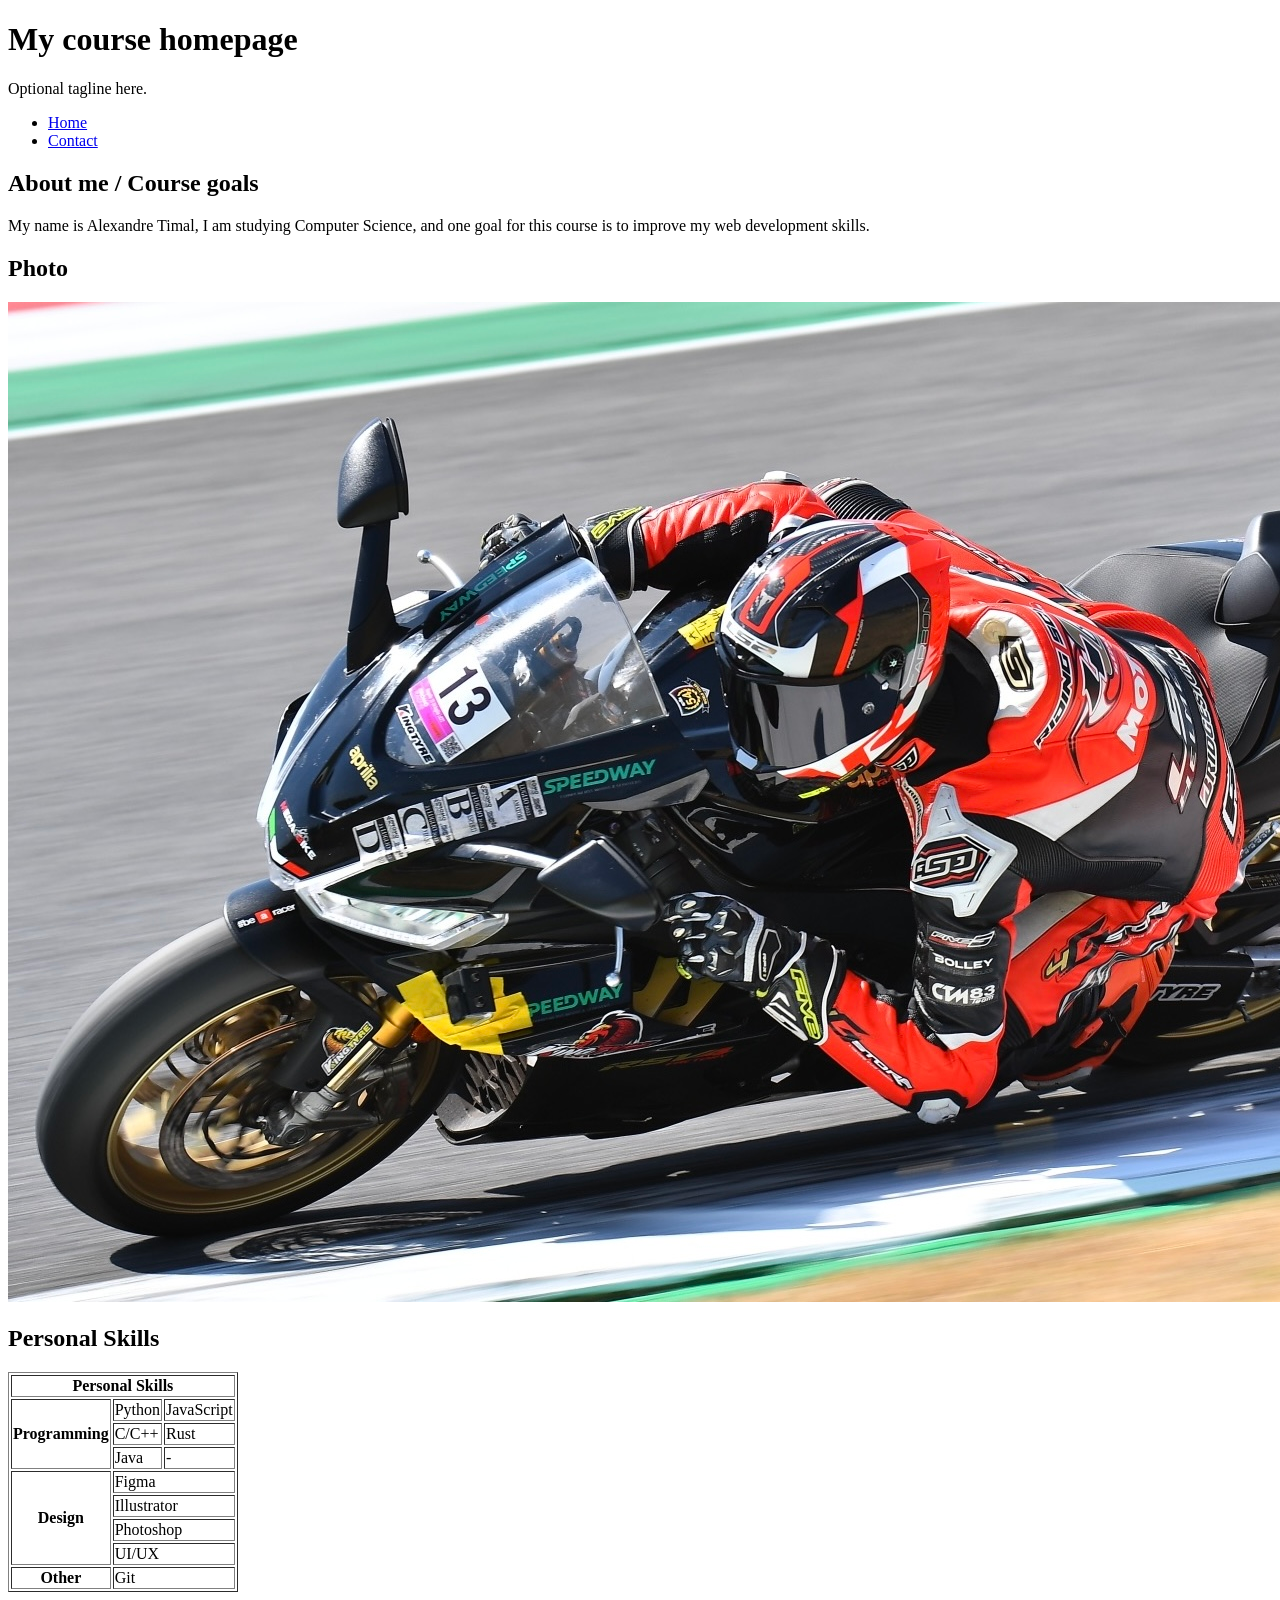
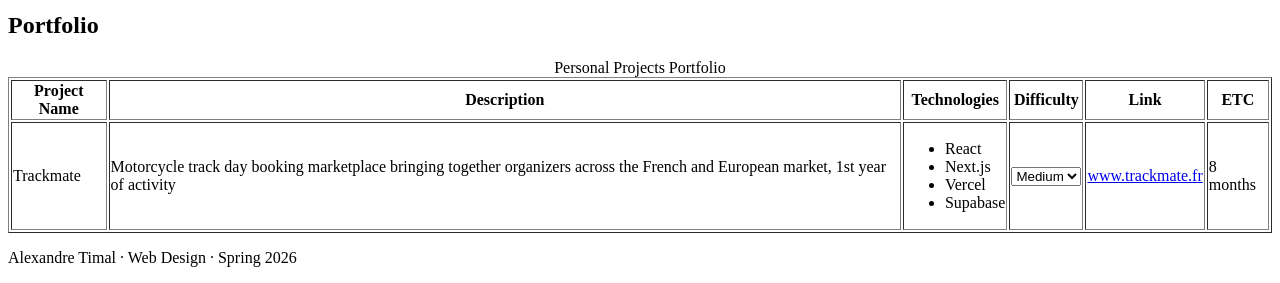
==== index.html @ 6d14b86f "lab3 table" ====
<!DOCTYPE html>
<html lang="en">
<head>
  <meta charset="UTF-8">
  <meta name="viewport" content="width=device-width">
  <title>Course homepage - Web Design Course</title>
  <style>
    .skip-link {
      display: none;
    }
    .skip-link:focus {
      display: block;
    }
  </style>
</head>
<body>
  <a href="#main-content" class="skip-link">Skip to main content</a>

  <header>
    <h1>My course homepage</h1>
    <p>Optional tagline here.</p>
  </header>

  <nav aria-label="Main navigation">
    <ul>
      <li><a href="index.html">Home</a></li>
      <li><a href="contact.html">Contact</a></li>
    </ul>
  </nav>

  <main id="main-content">
    <section>
      <h2>About me / Course goals</h2>
      <p>My name is Alexandre Timal, I am studying Computer Science, and one goal for this course is to improve my web development skills.</p>
    </section>
    <section>
      <h2>Photo</h2>
      <img src="images/banner.jpeg" alt="Pilote on motorcycle">
    </section>

    <section>
      <h2>Personal Skills</h2>
      <table border="1">
        <thead>
          <tr>
            <th scope="col" colspan="3">Personal Skills</th>
          </tr>
        </thead>
        <tbody>
          <tr>
            <th scope="row" rowspan="3">Programming</th>
            <td>Python</td>
            <td>JavaScript</td>
          </tr>
          <tr>
            <td>C/C++</td>
            <td>Rust</td>
          </tr>
          <tr>
            <td>Java</td>
            <td>-</td>
          </tr>
          <tr>
            <th scope="row" rowspan="4">Design</th>
            <td colspan="2">Figma</td>
          </tr>
          <tr>
            <td colspan="2">Illustrator</td>
          </tr>
          <tr>
            <td colspan="2">Photoshop</td>
          </tr>
          <tr>
            <td colspan="2">UI/UX</td>
          </tr>
          <tr>
            <th scope="row">Other</th>
            <td colspan="2">Git</td>
          </tr>
        </tbody>
      </table>
    </section>

    <section>
      <h2>Portfolio</h2>
      <table border="1">
        <caption>Personal Projects Portfolio</caption>
        <thead>
          <tr>
            <th scope="col">Project Name</th>
            <th scope="col">Description</th>
            <th scope="col">Technologies</th>
            <th scope="col">Difficulty</th>
            <th scope="col">Link</th>
            <th scope="col">ETC</th>
          </tr>
        </thead>
        <tbody>
          <tr>
            <td>Trackmate</td>
            <td>Motorcycle track day booking marketplace bringing together organizers across the French and European market, 1st year of activity</td>
            <td>
              <ul>
                <li>React</li>
                <li>Next.js</li>
                <li>Vercel</li>
                <li>Supabase</li>
              </ul>
            </td>
            <td>
              <select>
                <option>Low</option>
                <option selected>Medium</option>
                <option>High</option>
              </select>
            </td>
            <td><a href="https://www.trackmate.fr">www.trackmate.fr</a></td>
            <td>8 months</td>
          </tr>
        </tbody>
      </table>
    </section>
  </main>

  <footer>
    <p>Alexandre Timal · Web Design · Spring 2026</p>
  </footer>
</body>
</html>
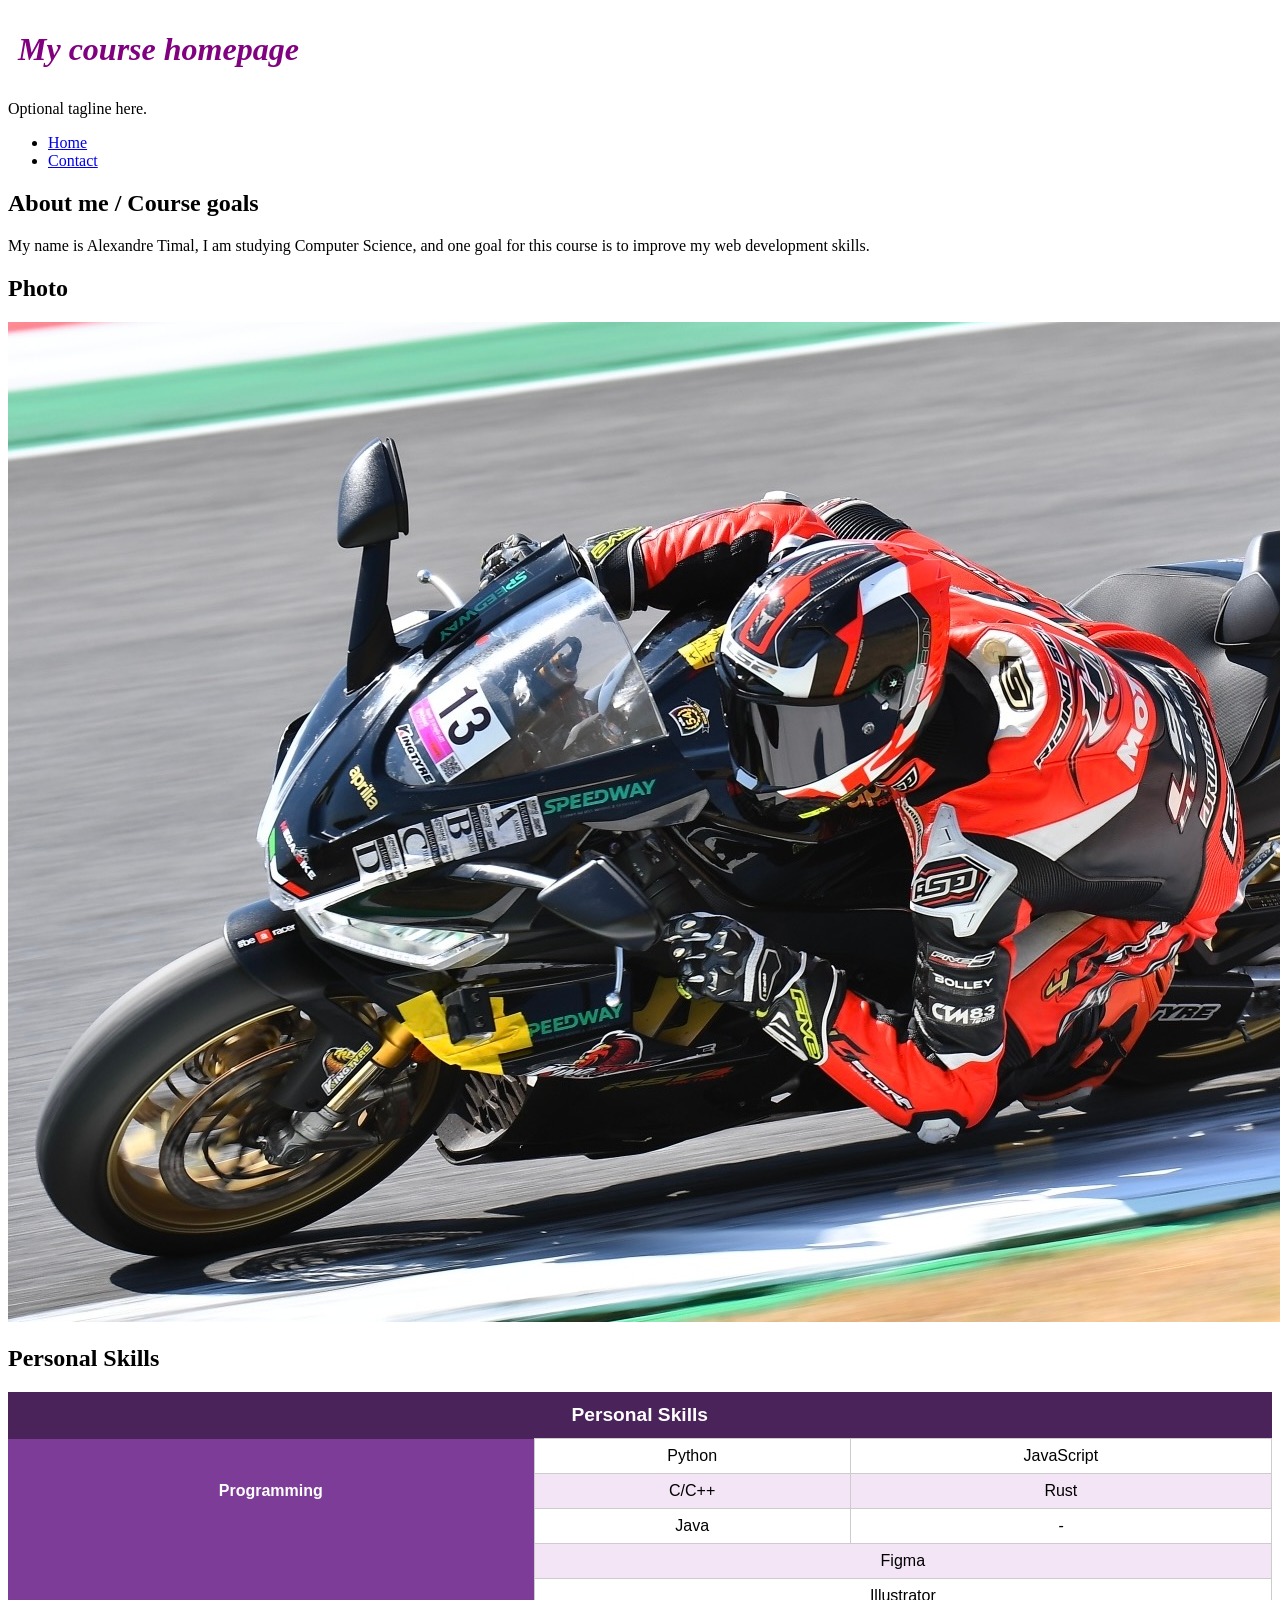
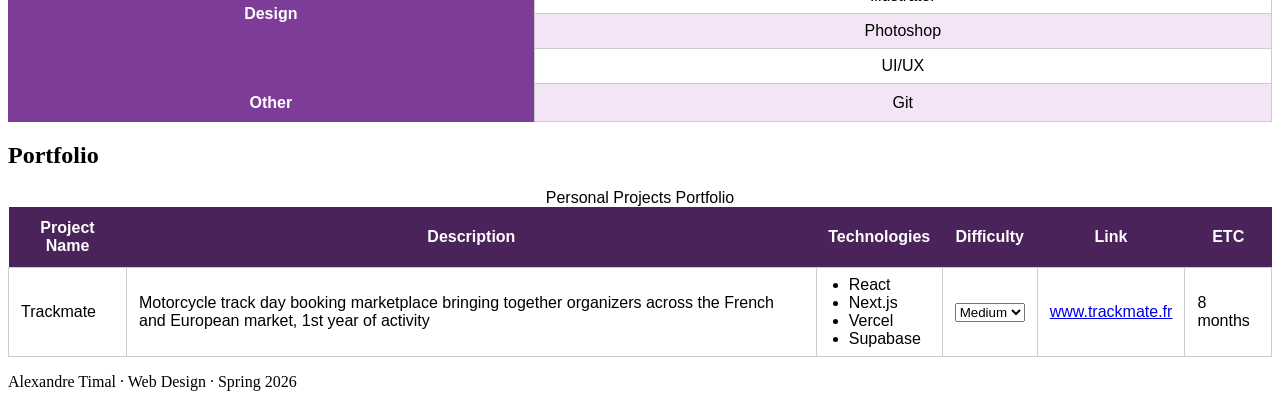
==== commit be03fb43: "Lab 4 - CSS selectors, box model, typography, and styling fundamentals" ====
--- a/index.html
+++ b/index.html
@@ -4,6 +4,7 @@
   <meta charset="UTF-8">
   <meta name="viewport" content="width=device-width">
   <title>Course homepage - Web Design Course</title>
+  <link rel="stylesheet" href="style.css">
   <style>
     .skip-link {
       display: none;
@@ -40,7 +41,7 @@
 
     <section>
       <h2>Personal Skills</h2>
-      <table border="1">
+      <table class="skills-table">
         <thead>
           <tr>
             <th scope="col" colspan="3">Personal Skills</th>
@@ -49,16 +50,16 @@
         <tbody>
           <tr>
             <th scope="row" rowspan="3">Programming</th>
-            <td>Python</td>
+            <td class="highlight-green">Python</td>
             <td>JavaScript</td>
           </tr>
           <tr>
             <td>C/C++</td>
-            <td>Rust</td>
+            <td class="highlight-green">Rust</td>
           </tr>
           <tr>
             <td>Java</td>
-            <td>-</td>
+            <td class="highlight-red" style="font-style: italic;">-</td>
           </tr>
           <tr>
             <th scope="row" rowspan="4">Design</th>
@@ -83,7 +84,7 @@
 
     <section>
       <h2>Portfolio</h2>
-      <table border="1">
+      <table class="portfolio-table">
         <caption>Personal Projects Portfolio</caption>
         <thead>
           <tr>
--- a/style.css
+++ b/style.css
@@ -0,0 +1,79 @@
+h1 {
+    color: purple;
+    font-style: italic;
+    padding: 10px;
+}
+
+.skills-table {
+    border-collapse: collapse;
+    width: 100%;
+    font-family: Arial, sans-serif;
+}
+
+.skills-table thead th {
+    background-color: #4a235a;
+    color: white;
+    padding: 12px;
+    text-align: center;
+    font-size: 1.2rem;
+}
+
+.skills-table tbody th {
+    background-color: #7d3c98;
+    color: white;
+    padding: 10px;
+    text-align: center;
+}
+
+.skills-table td {
+    padding: 8px 12px;
+    border: 1px solid #ccc;
+    text-align: center;
+}
+
+.skills-table tbody tr:nth-child(even) td {
+    background-color: #f3e5f5;
+}
+
+.skills-table tbody tr:nth-child(odd) td {
+    background-color: #ffffff;
+}
+
+.skills-table tbody tr:hover td {
+    background-color: #e1bee7;
+}
+
+.skills-table .highlight-green {
+    background-color: #c8e6c9;
+}
+
+.skills-table .highlight-red {
+    background-color: #ffcdd2;
+}
+
+.portfolio-table {
+    border-collapse: collapse;
+    width: 100%;
+    font-family: Arial, sans-serif;
+}
+
+.portfolio-table thead th {
+    background-color: #4a235a;
+    color: white;
+    padding: 12px;
+    text-align: center;
+}
+
+.portfolio-table td {
+    padding: 8px 12px;
+    border: 1px solid #ccc;
+}
+
+.portfolio-table tbody tr:hover {
+    background-color: #f3e5f5;
+}
+
+.portfolio-table td ul {
+    margin: 0;
+    padding-left: 20px;
+}
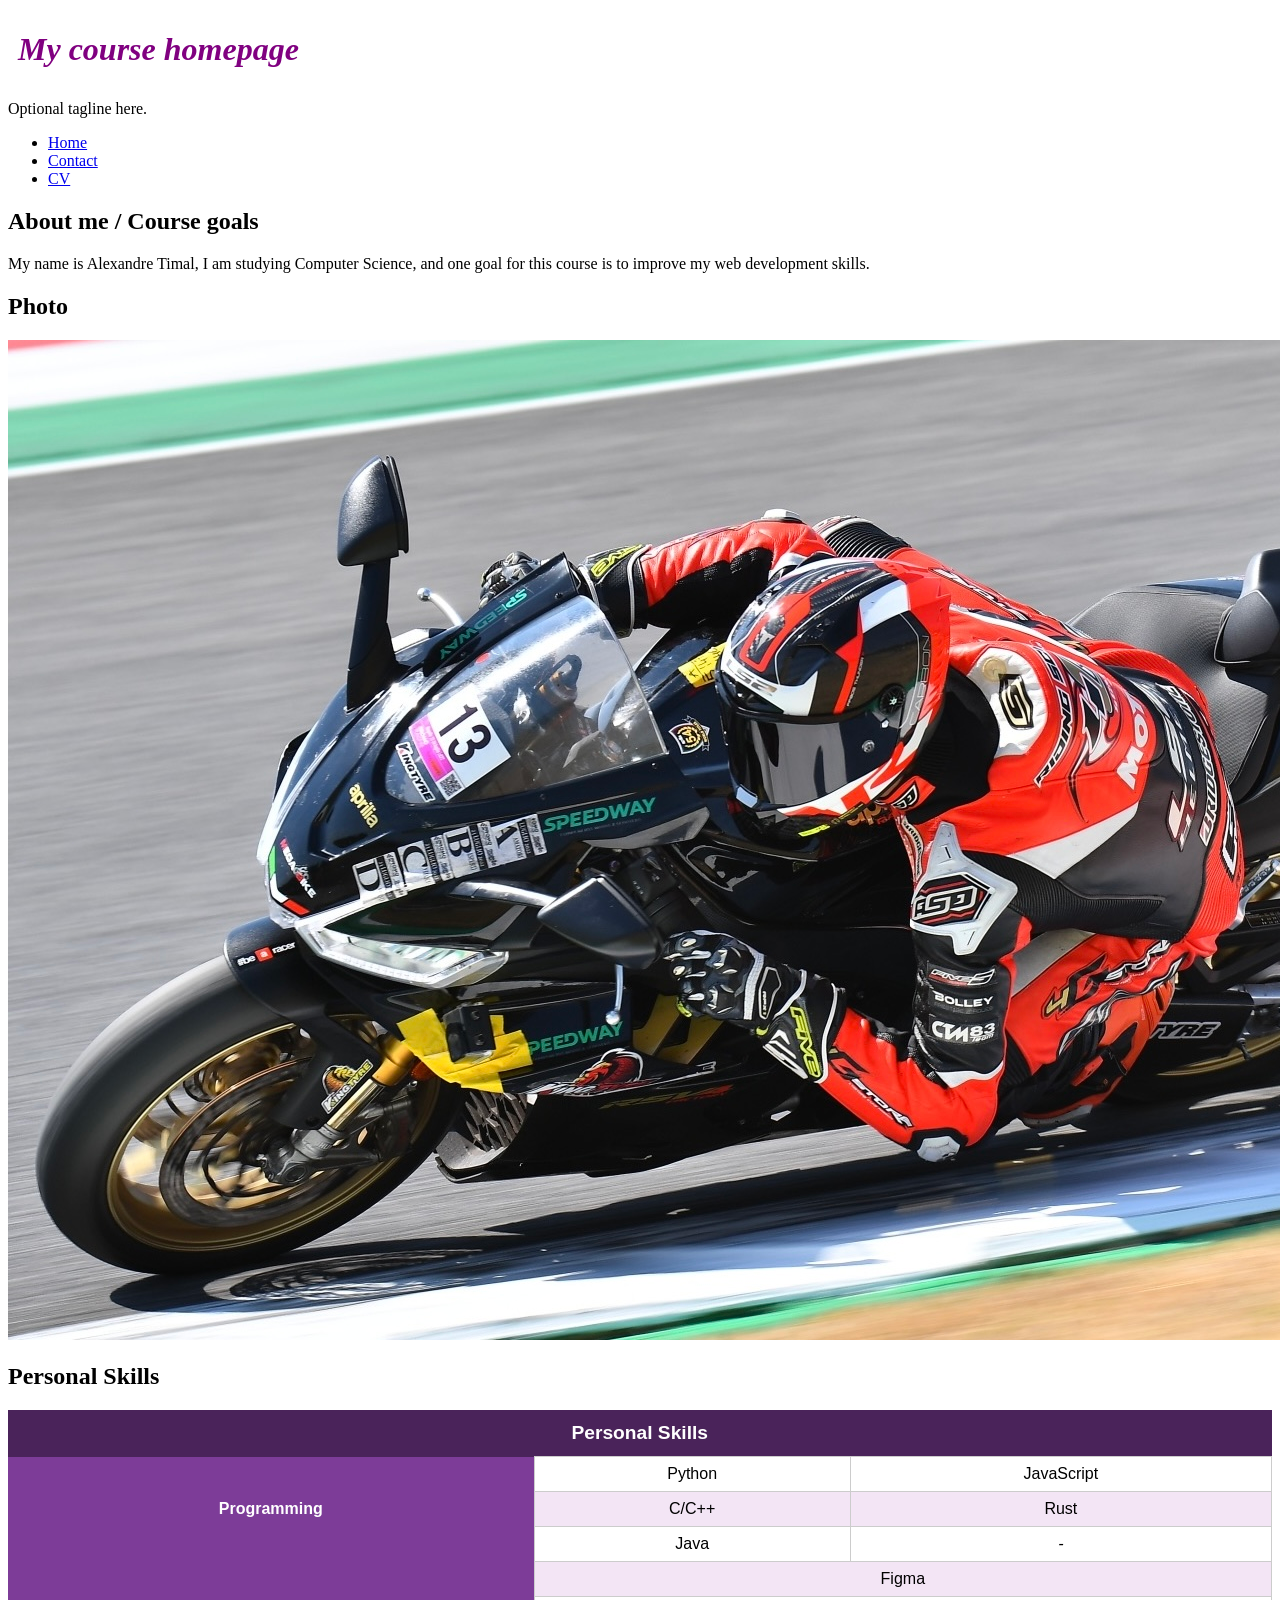
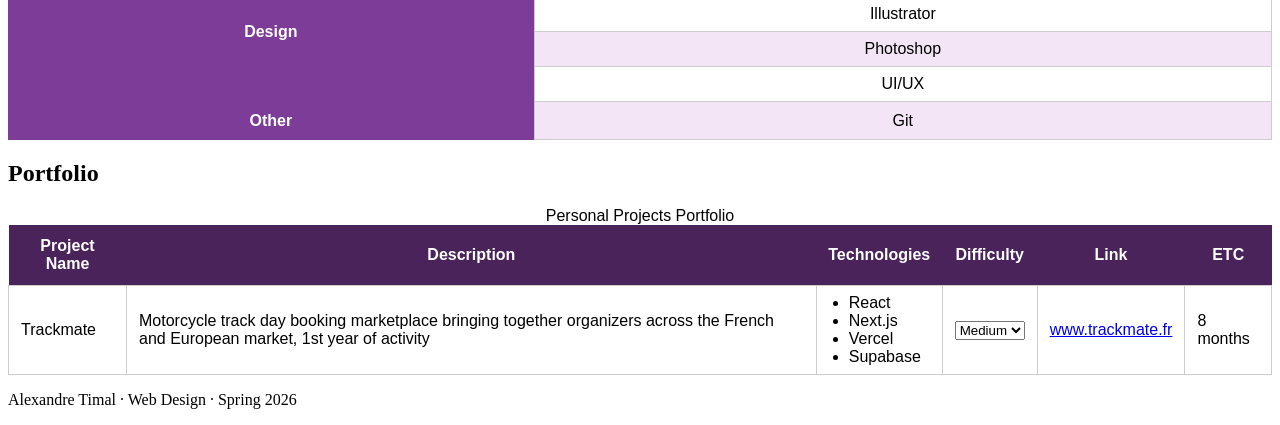
==== commit 27e07db9: "feat: adding lab5" ====
--- a/index.html
+++ b/index.html
@@ -26,6 +26,7 @@
     <ul>
       <li><a href="index.html">Home</a></li>
       <li><a href="contact.html">Contact</a></li>
+      <li><a href="cv.html">CV</a></li>
     </ul>
   </nav>
 
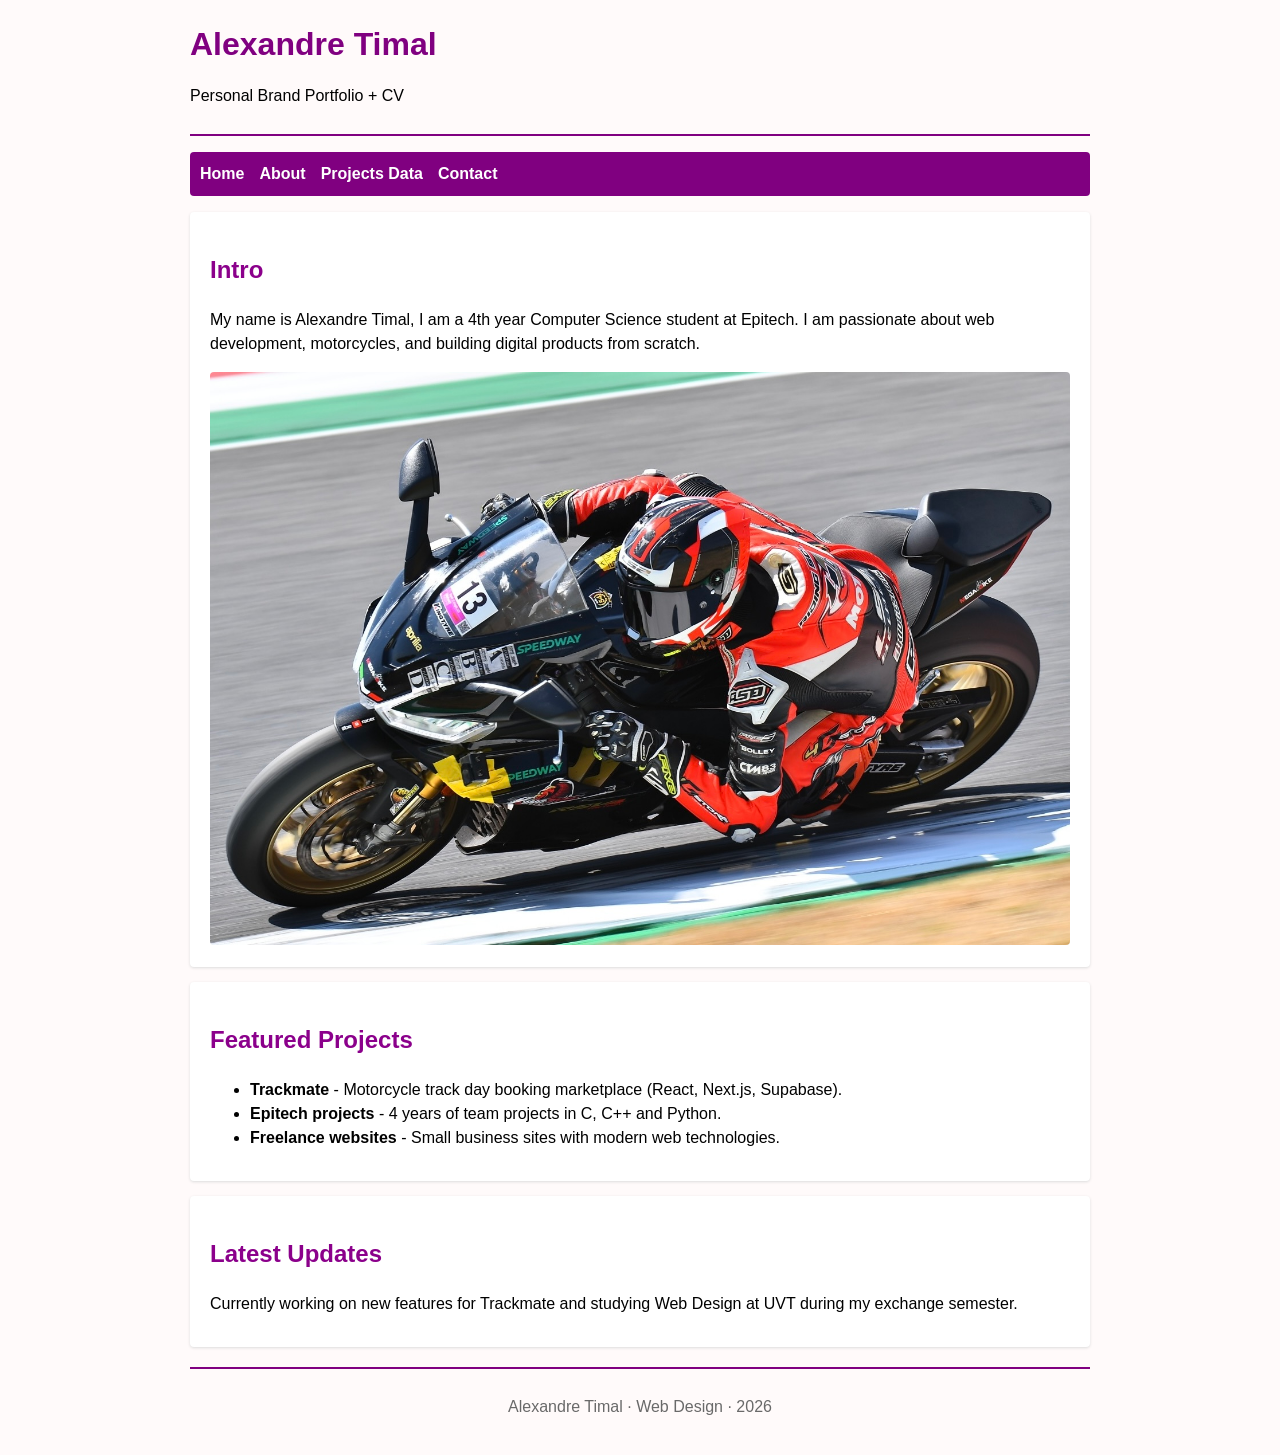
==== commit baf16fa9: "feat: adding hw1" ====
--- a/index.html
+++ b/index.html
@@ -2,130 +2,51 @@
 <html lang="en">
 <head>
   <meta charset="UTF-8">
-  <meta name="viewport" content="width=device-width">
-  <title>Course homepage - Web Design Course</title>
-  <link rel="stylesheet" href="style.css">
-  <style>
-    .skip-link {
-      display: none;
-    }
-    .skip-link:focus {
-      display: block;
-    }
-  </style>
+  <meta name="viewport" content="width=device-width, initial-scale=1">
+  <title>Home - Alexandre Timal Portfolio</title>
+  <link rel="stylesheet" href="styles.css">
 </head>
 <body>
   <a href="#main-content" class="skip-link">Skip to main content</a>
 
   <header>
-    <h1>My course homepage</h1>
-    <p>Optional tagline here.</p>
+    <h1>Alexandre Timal</h1>
+    <p>Personal Brand Portfolio + CV</p>
   </header>
 
   <nav aria-label="Main navigation">
     <ul>
       <li><a href="index.html">Home</a></li>
+      <li><a href="about.html">About</a></li>
+      <li><a href="data.html">Projects Data</a></li>
       <li><a href="contact.html">Contact</a></li>
-      <li><a href="cv.html">CV</a></li>
     </ul>
   </nav>
 
   <main id="main-content">
     <section>
-      <h2>About me / Course goals</h2>
-      <p>My name is Alexandre Timal, I am studying Computer Science, and one goal for this course is to improve my web development skills.</p>
-    </section>
-    <section>
-      <h2>Photo</h2>
-      <img src="images/banner.jpeg" alt="Pilote on motorcycle">
+      <h2>Intro</h2>
+      <p>My name is Alexandre Timal, I am a 4th year Computer Science student at Epitech. I am passionate about web development, motorcycles, and building digital products from scratch.</p>
+      <img src="images/banner.jpeg" alt="Pilot on motorcycle">
     </section>
 
     <section>
-      <h2>Personal Skills</h2>
-      <table class="skills-table">
-        <thead>
-          <tr>
-            <th scope="col" colspan="3">Personal Skills</th>
-          </tr>
-        </thead>
-        <tbody>
-          <tr>
-            <th scope="row" rowspan="3">Programming</th>
-            <td class="highlight-green">Python</td>
-            <td>JavaScript</td>
-          </tr>
-          <tr>
-            <td>C/C++</td>
-            <td class="highlight-green">Rust</td>
-          </tr>
-          <tr>
-            <td>Java</td>
-            <td class="highlight-red" style="font-style: italic;">-</td>
-          </tr>
-          <tr>
-            <th scope="row" rowspan="4">Design</th>
-            <td colspan="2">Figma</td>
-          </tr>
-          <tr>
-            <td colspan="2">Illustrator</td>
-          </tr>
-          <tr>
-            <td colspan="2">Photoshop</td>
-          </tr>
-          <tr>
-            <td colspan="2">UI/UX</td>
-          </tr>
-          <tr>
-            <th scope="row">Other</th>
-            <td colspan="2">Git</td>
-          </tr>
-        </tbody>
-      </table>
+      <h2>Featured Projects</h2>
+      <ul>
+        <li><strong>Trackmate</strong> - Motorcycle track day booking marketplace (React, Next.js, Supabase).</li>
+        <li><strong>Epitech projects</strong> - 4 years of team projects in C, C++ and Python.</li>
+        <li><strong>Freelance websites</strong> - Small business sites with modern web technologies.</li>
+      </ul>
     </section>
 
     <section>
-      <h2>Portfolio</h2>
-      <table class="portfolio-table">
-        <caption>Personal Projects Portfolio</caption>
-        <thead>
-          <tr>
-            <th scope="col">Project Name</th>
-            <th scope="col">Description</th>
-            <th scope="col">Technologies</th>
-            <th scope="col">Difficulty</th>
-            <th scope="col">Link</th>
-            <th scope="col">ETC</th>
-          </tr>
-        </thead>
-        <tbody>
-          <tr>
-            <td>Trackmate</td>
-            <td>Motorcycle track day booking marketplace bringing together organizers across the French and European market, 1st year of activity</td>
-            <td>
-              <ul>
-                <li>React</li>
-                <li>Next.js</li>
-                <li>Vercel</li>
-                <li>Supabase</li>
-              </ul>
-            </td>
-            <td>
-              <select>
-                <option>Low</option>
-                <option selected>Medium</option>
-                <option>High</option>
-              </select>
-            </td>
-            <td><a href="https://www.trackmate.fr">www.trackmate.fr</a></td>
-            <td>8 months</td>
-          </tr>
-        </tbody>
-      </table>
+      <h2>Latest Updates</h2>
+      <p>Currently working on new features for Trackmate and studying Web Design at UVT during my exchange semester.</p>
     </section>
   </main>
 
   <footer>
-    <p>Alexandre Timal · Web Design · Spring 2026</p>
+    <p>Alexandre Timal &middot; Web Design &middot; 2026</p>
   </footer>
 </body>
 </html>
--- a/styles.css
+++ b/styles.css
@@ -0,0 +1,168 @@
+body {
+  font-family: Arial, Helvetica, sans-serif;
+  line-height: 1.5;
+  color: black;
+  background: snow;
+  max-width: 900px;
+  margin: 0 auto;
+  padding: 20px;
+}
+
+.skip-link {
+  position: absolute;
+  left: -999px;
+  top: 0;
+  background: purple;
+  color: white;
+  padding: 8px 12px;
+}
+.skip-link:focus {
+  left: 10px;
+}
+
+header {
+  border-bottom: 2px solid purple;
+  margin-bottom: 15px;
+  padding-bottom: 10px;
+}
+
+h1 {
+  color: purple;
+  margin: 0 0 5px 0;
+}
+
+h2 {
+  color: darkmagenta;
+  margin-top: 25px;
+}
+
+nav ul {
+  list-style: none;
+  padding: 0;
+  display: flex;
+  gap: 15px;
+  background: purple;
+  padding: 10px;
+  border-radius: 4px;
+}
+
+nav a {
+  color: white;
+  text-decoration: none;
+  font-weight: bold;
+}
+
+nav a:hover,
+nav a:focus {
+  text-decoration: underline;
+}
+
+main section {
+  background: white;
+  padding: 15px 20px;
+  margin-bottom: 15px;
+  border-radius: 4px;
+  box-shadow: 0 1px 3px gainsboro;
+}
+
+main img {
+  max-width: 100%;
+  height: auto;
+  border-radius: 4px;
+}
+
+.data-table {
+  border-collapse: collapse;
+  width: 100%;
+}
+
+.data-table caption {
+  caption-side: top;
+  font-weight: bold;
+  padding: 8px;
+  text-align: left;
+}
+
+.data-table th,
+.data-table td {
+  border: 1px solid lightgray;
+  padding: 10px;
+  text-align: left;
+}
+
+.data-table thead th {
+  background: purple;
+  color: white;
+}
+
+.data-table tbody th {
+  background: thistle;
+}
+
+.data-table tbody tr:nth-child(even) td {
+  background: lavenderblush;
+}
+
+form fieldset {
+  border: 1px solid lightgray;
+  padding: 15px;
+  margin-bottom: 15px;
+  border-radius: 4px;
+}
+
+form legend {
+  font-weight: bold;
+  color: purple;
+  padding: 0 5px;
+}
+
+form label {
+  display: block;
+  margin-top: 10px;
+  margin-bottom: 4px;
+}
+
+form input[type="text"],
+form input[type="email"],
+form textarea {
+  width: 100%;
+  padding: 8px;
+  border: 1px solid gray;
+  border-radius: 3px;
+  font-family: inherit;
+  font-size: 1rem;
+  box-sizing: border-box;
+}
+
+form input[type="radio"] {
+  margin-right: 5px;
+}
+
+form input[type="radio"] + label {
+  display: inline;
+  margin-right: 15px;
+}
+
+form button {
+  background: purple;
+  color: white;
+  border: none;
+  padding: 10px 20px;
+  font-size: 1rem;
+  cursor: pointer;
+  border-radius: 3px;
+  margin-top: 10px;
+}
+
+form button:hover,
+form button:focus {
+  background: darkmagenta;
+}
+
+footer {
+  border-top: 2px solid purple;
+  margin-top: 20px;
+  padding-top: 10px;
+  text-align: center;
+  color: dimgray;
+}
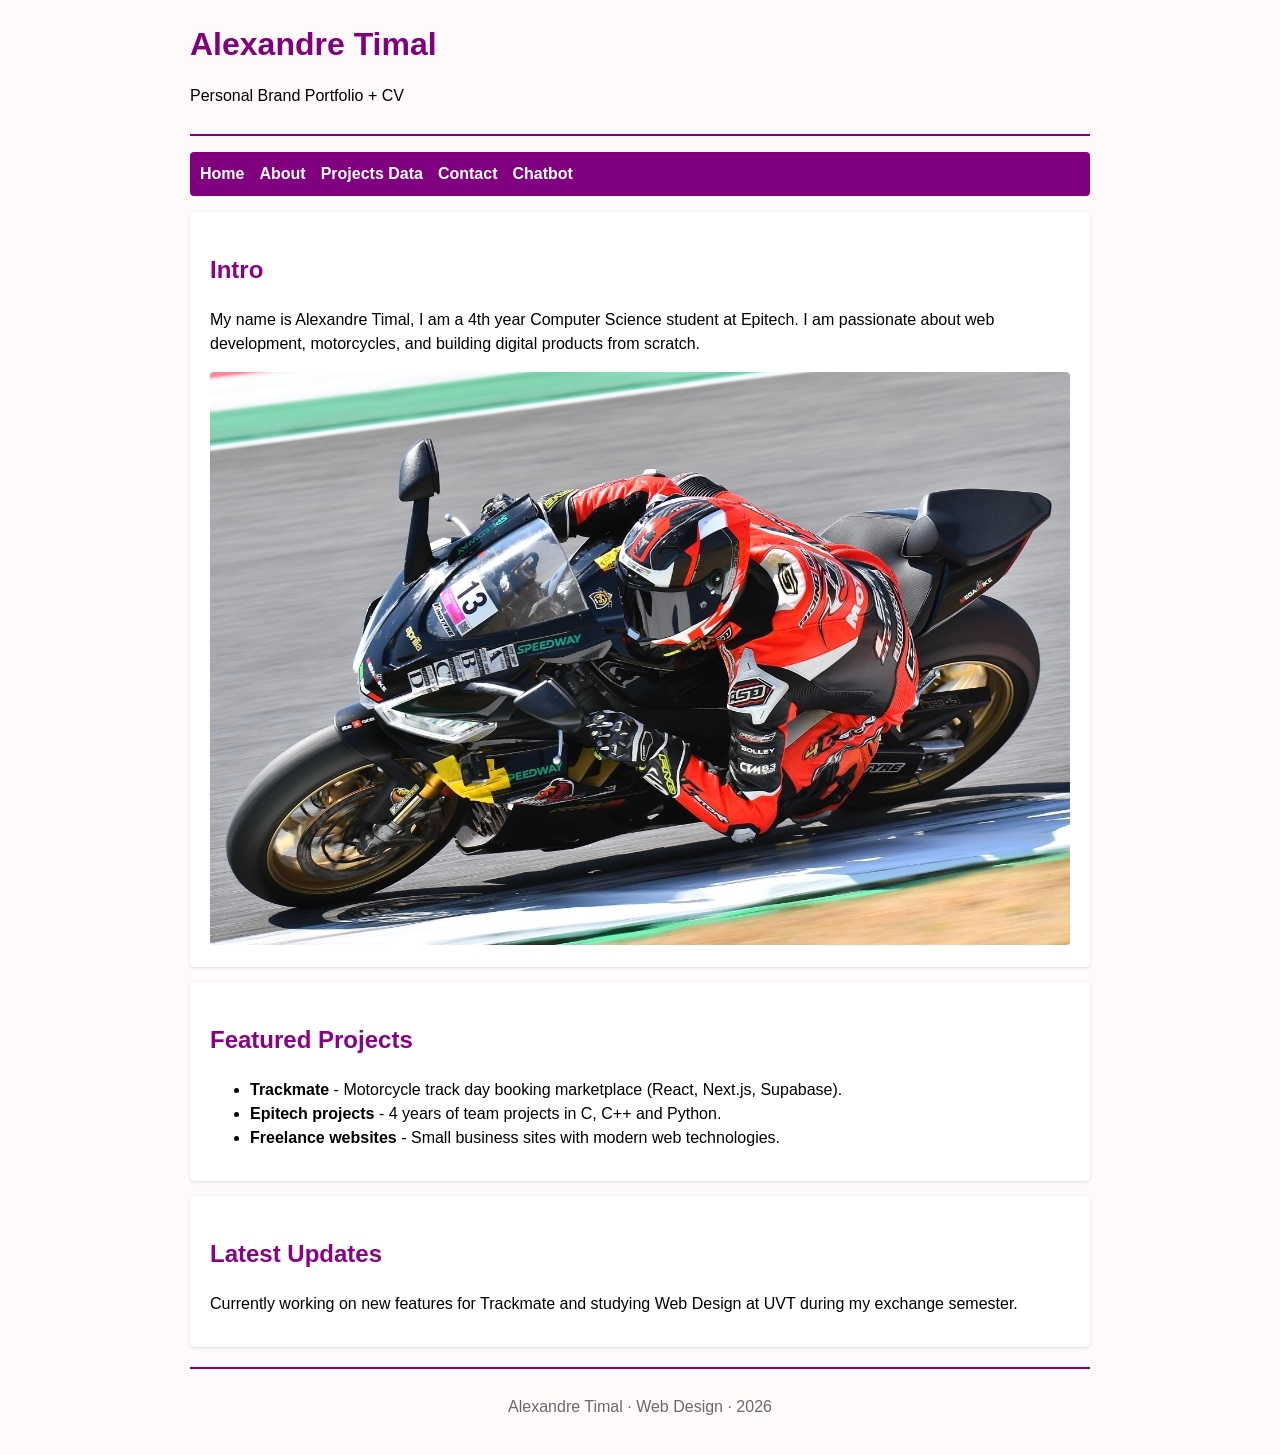
==== commit a3f9a6c6: "feat: adding lab8" ====
--- a/index.html
+++ b/index.html
@@ -20,6 +20,7 @@
       <li><a href="about.html">About</a></li>
       <li><a href="data.html">Projects Data</a></li>
       <li><a href="contact.html">Contact</a></li>
+      <li><a href="chatbot.html">Chatbot</a></li>
     </ul>
   </nav>
 
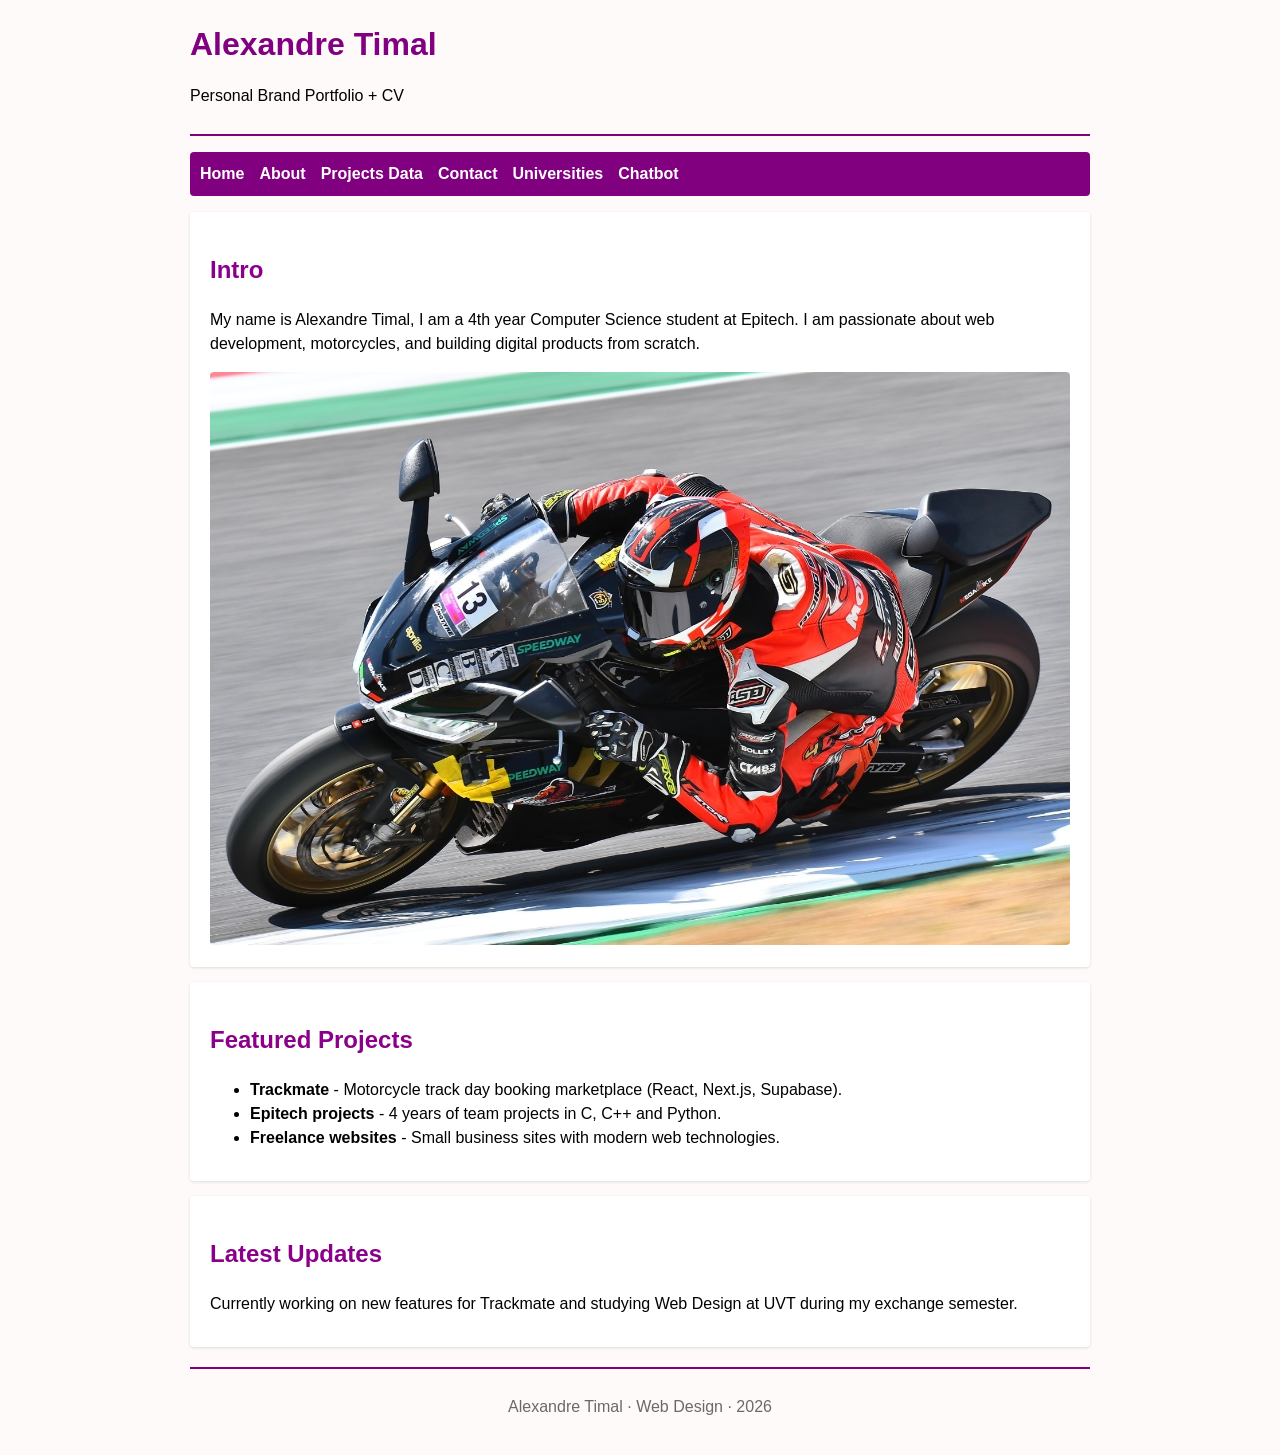
==== commit 1ca1b7f9: "feat: copy lab 10" ====
--- a/index.html
+++ b/index.html
@@ -20,6 +20,7 @@
       <li><a href="about.html">About</a></li>
       <li><a href="data.html">Projects Data</a></li>
       <li><a href="contact.html">Contact</a></li>
+      <li><a href="universities.html">Universities</a></li>
       <li><a href="chatbot.html">Chatbot</a></li>
     </ul>
   </nav>
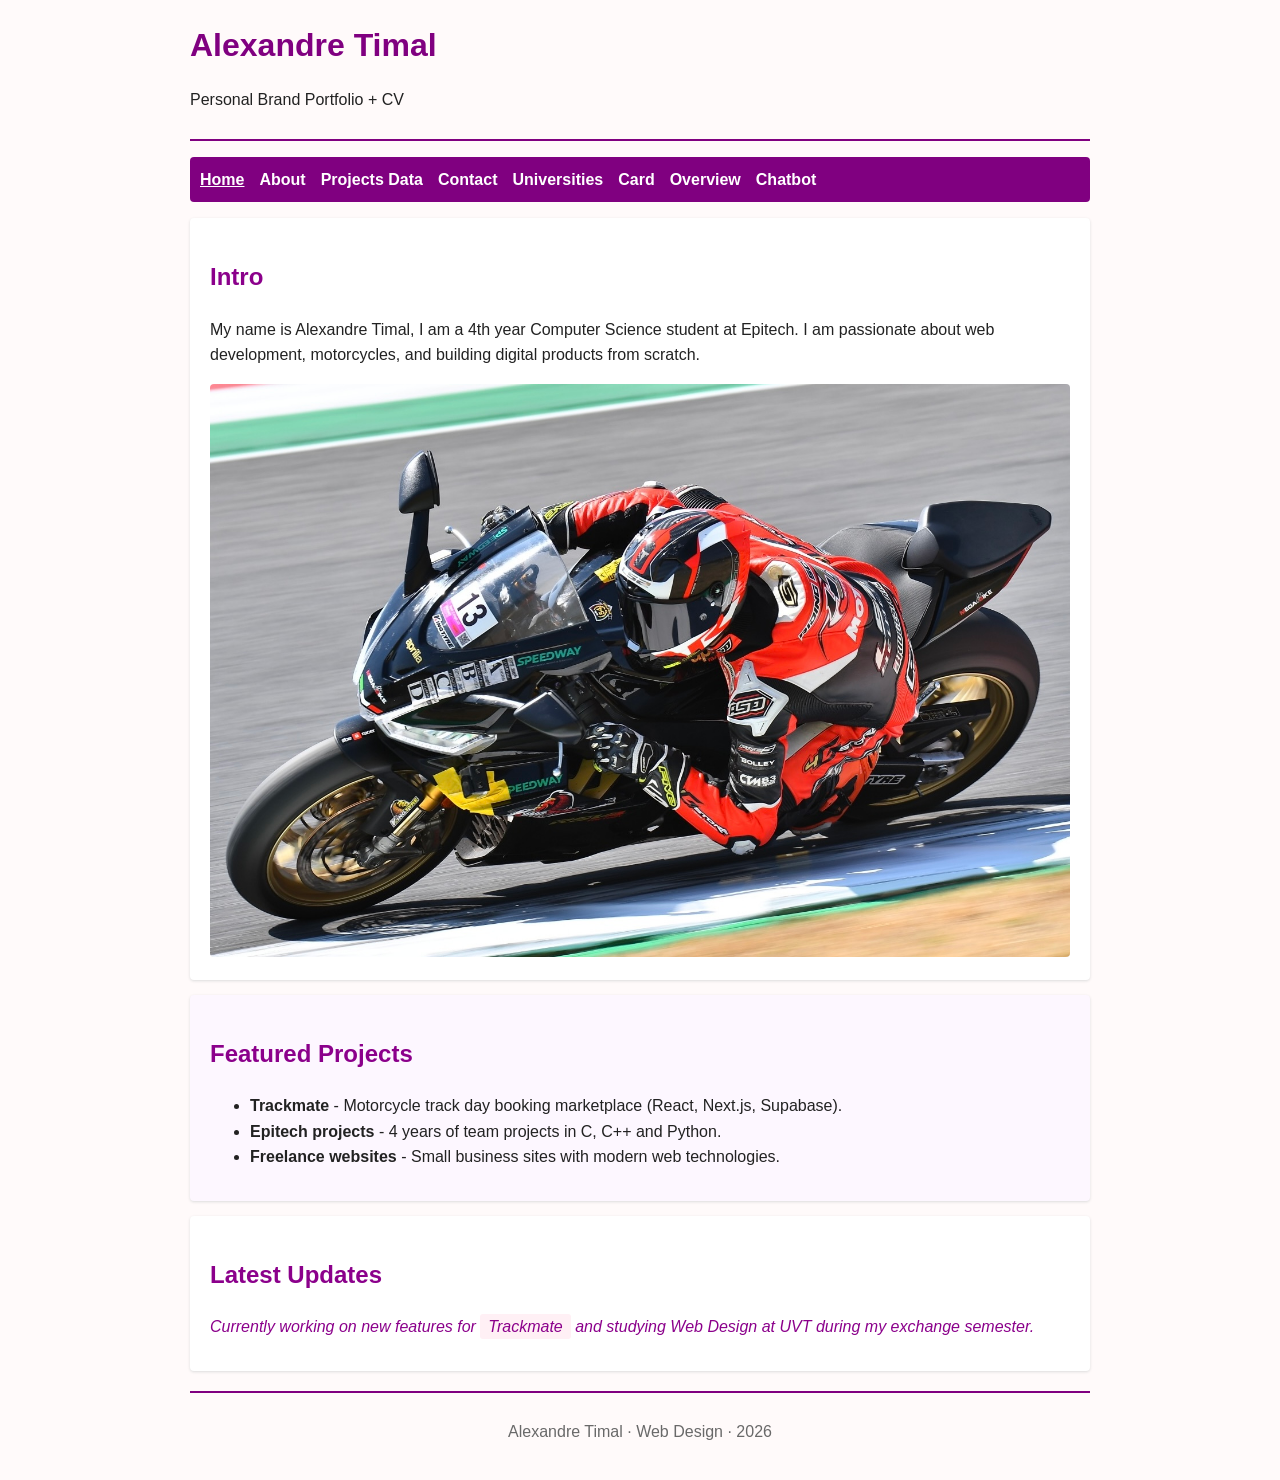
==== commit c7ec450e: "feat: add hw2" ====
--- a/index.html
+++ b/index.html
@@ -5,6 +5,13 @@
   <meta name="viewport" content="width=device-width, initial-scale=1">
   <title>Home - Alexandre Timal Portfolio</title>
   <link rel="stylesheet" href="styles.css">
+  <style>
+    .highlight {
+      background: lavenderblush;
+      padding: 4px 8px;
+      border-radius: 3px;
+    }
+  </style>
 </head>
 <body>
   <a href="#main-content" class="skip-link">Skip to main content</a>
@@ -21,6 +28,8 @@
       <li><a href="data.html">Projects Data</a></li>
       <li><a href="contact.html">Contact</a></li>
       <li><a href="universities.html">Universities</a></li>
+      <li><a href="card.html">Card</a></li>
+      <li><a href="overview.html">Overview</a></li>
       <li><a href="chatbot.html">Chatbot</a></li>
     </ul>
   </nav>
@@ -43,7 +52,7 @@
 
     <section>
       <h2>Latest Updates</h2>
-      <p>Currently working on new features for Trackmate and studying Web Design at UVT during my exchange semester.</p>
+      <p style="font-style: italic; color: darkmagenta;">Currently working on new features for <span class="highlight">Trackmate</span> and studying Web Design at UVT during my exchange semester.</p>
     </section>
   </main>
 
--- a/styles.css
+++ b/styles.css
@@ -1,11 +1,24 @@
 body {
   font-family: Arial, Helvetica, sans-serif;
-  line-height: 1.5;
-  color: black;
+  line-height: 1.6;
+  color: #222;
   background: snow;
   max-width: 900px;
   margin: 0 auto;
   padding: 20px;
+  font-size: 16px;
+}
+
+main section:nth-child(odd) {
+  background: white;
+}
+
+main section:nth-child(even) {
+  background: #fdf7ff;
+}
+
+nav ul li:nth-child(1) a {
+  text-decoration: underline;
 }
 
 .skip-link {
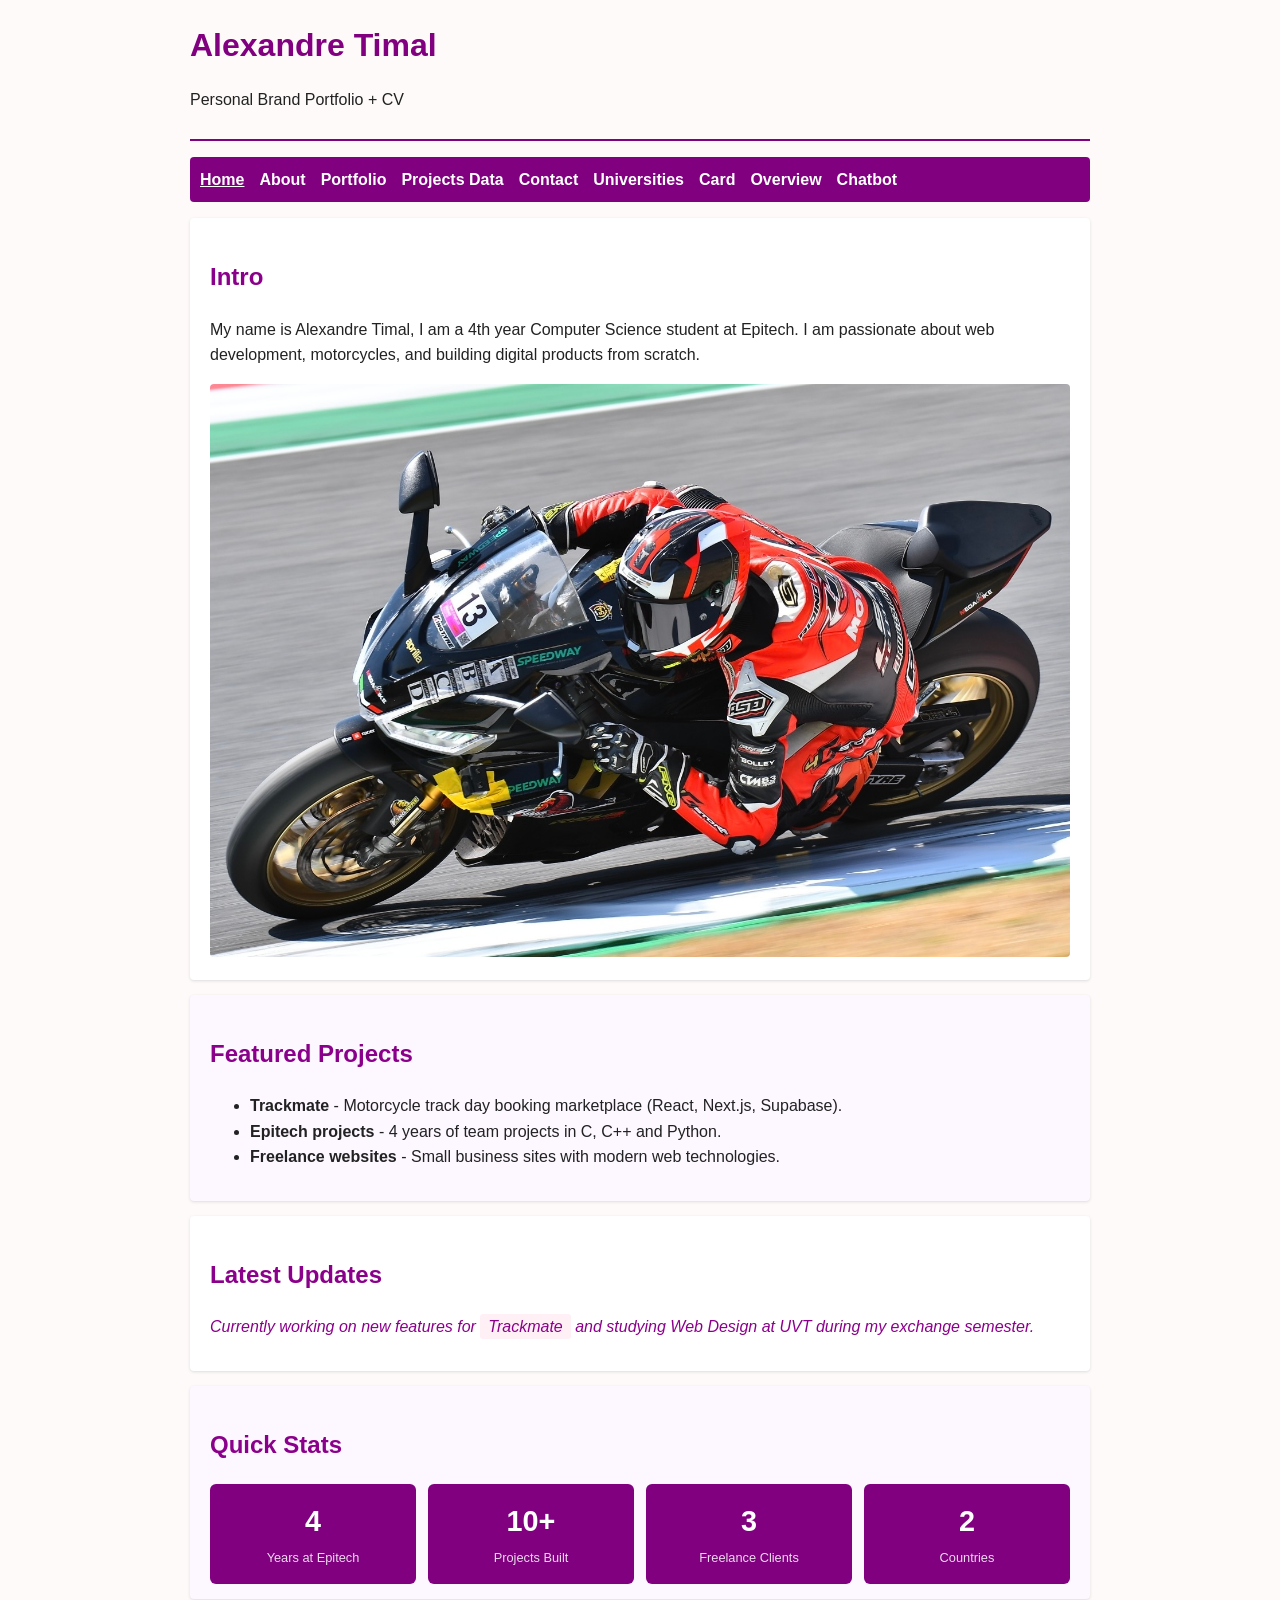
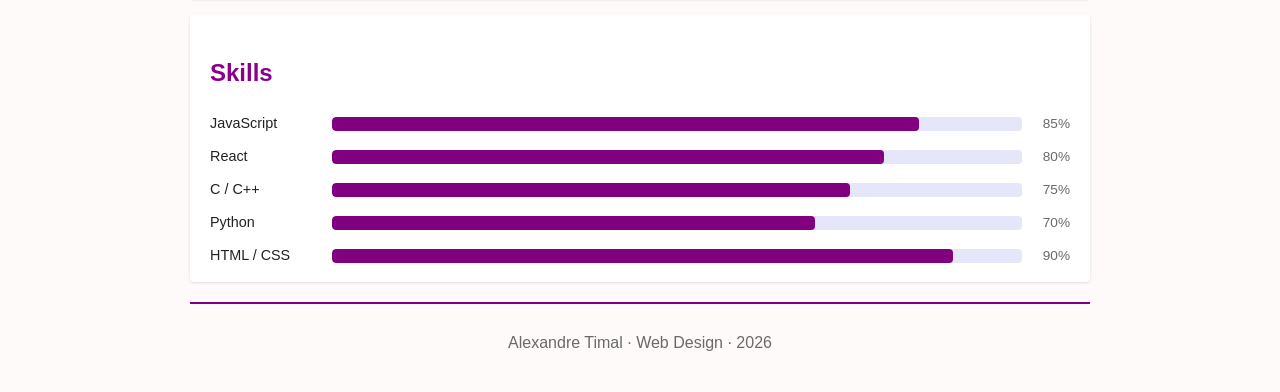
==== commit c9ae6b92: "hw3 update" ====
--- a/index.html
+++ b/index.html
@@ -5,11 +5,82 @@
   <meta name="viewport" content="width=device-width, initial-scale=1">
   <title>Home - Alexandre Timal Portfolio</title>
   <link rel="stylesheet" href="styles.css">
+  <link rel="stylesheet" href="portfolio.css">
   <style>
     .highlight {
       background: lavenderblush;
       padding: 4px 8px;
       border-radius: 3px;
+    }
+
+    .skills-grid {
+      display: flex;
+      flex-direction: column;
+      gap: 10px;
+    }
+
+    .skill-row {
+      display: flex;
+      align-items: center;
+      gap: 12px;
+    }
+
+    .skill-name {
+      width: 110px;
+      font-size: 0.9rem;
+      flex-shrink: 0;
+    }
+
+    .skill-track {
+      flex: 1;
+      background: lavender;
+      border-radius: 4px;
+      height: 14px;
+      overflow: hidden;
+    }
+
+    .skill-fill {
+      height: 100%;
+      background: purple;
+      border-radius: 4px;
+      width: 0;
+      transition: width 1s ease;
+    }
+
+    .skill-pct {
+      width: 36px;
+      font-size: 0.85rem;
+      color: dimgray;
+      text-align: right;
+      flex-shrink: 0;
+    }
+
+    .stat-cards {
+      display: flex;
+      gap: 12px;
+      flex-wrap: wrap;
+      margin-top: 10px;
+    }
+
+    .stat-card {
+      background: purple;
+      color: white;
+      border-radius: 6px;
+      padding: 14px 20px;
+      text-align: center;
+      flex: 1;
+      min-width: 80px;
+    }
+
+    .stat-card .num {
+      font-size: 1.8rem;
+      font-weight: bold;
+      display: block;
+    }
+
+    .stat-card .lbl {
+      font-size: 0.8rem;
+      opacity: 0.85;
     }
   </style>
 </head>
@@ -21,18 +92,8 @@
     <p>Personal Brand Portfolio + CV</p>
   </header>
 
-  <nav aria-label="Main navigation">
-    <ul>
-      <li><a href="index.html">Home</a></li>
-      <li><a href="about.html">About</a></li>
-      <li><a href="data.html">Projects Data</a></li>
-      <li><a href="contact.html">Contact</a></li>
-      <li><a href="universities.html">Universities</a></li>
-      <li><a href="card.html">Card</a></li>
-      <li><a href="overview.html">Overview</a></li>
-      <li><a href="chatbot.html">Chatbot</a></li>
-    </ul>
-  </nav>
+  <nav id="main-nav"></nav>
+  <script src="nav.js"></script>
 
   <main id="main-content">
     <section>
@@ -54,7 +115,69 @@
       <h2>Latest Updates</h2>
       <p style="font-style: italic; color: darkmagenta;">Currently working on new features for <span class="highlight">Trackmate</span> and studying Web Design at UVT during my exchange semester.</p>
     </section>
+
+    <section>
+      <h2>Quick Stats</h2>
+      <div class="stat-cards">
+        <div class="stat-card">
+          <span class="num">4</span>
+          <span class="lbl">Years at Epitech</span>
+        </div>
+        <div class="stat-card">
+          <span class="num">10+</span>
+          <span class="lbl">Projects Built</span>
+        </div>
+        <div class="stat-card">
+          <span class="num">3</span>
+          <span class="lbl">Freelance Clients</span>
+        </div>
+        <div class="stat-card">
+          <span class="num">2</span>
+          <span class="lbl">Countries</span>
+        </div>
+      </div>
+    </section>
+
+    <section>
+      <h2>Skills</h2>
+      <div class="skills-grid" id="skills-grid">
+        <div class="skill-row">
+          <span class="skill-name">JavaScript</span>
+          <div class="skill-track"><div class="skill-fill" data-pct="85"></div></div>
+          <span class="skill-pct">85%</span>
+        </div>
+        <div class="skill-row">
+          <span class="skill-name">React</span>
+          <div class="skill-track"><div class="skill-fill" data-pct="80"></div></div>
+          <span class="skill-pct">80%</span>
+        </div>
+        <div class="skill-row">
+          <span class="skill-name">C / C++</span>
+          <div class="skill-track"><div class="skill-fill" data-pct="75"></div></div>
+          <span class="skill-pct">75%</span>
+        </div>
+        <div class="skill-row">
+          <span class="skill-name">Python</span>
+          <div class="skill-track"><div class="skill-fill" data-pct="70"></div></div>
+          <span class="skill-pct">70%</span>
+        </div>
+        <div class="skill-row">
+          <span class="skill-name">HTML / CSS</span>
+          <div class="skill-track"><div class="skill-fill" data-pct="90"></div></div>
+          <span class="skill-pct">90%</span>
+        </div>
+      </div>
+    </section>
   </main>
+
+  <script>
+    window.addEventListener('load', function () {
+      var fills = document.querySelectorAll('.skill-fill');
+      fills.forEach(function (el) {
+        el.style.width = el.getAttribute('data-pct') + '%';
+      });
+    });
+  </script>
 
   <footer>
     <p>Alexandre Timal &middot; Web Design &middot; 2026</p>
--- a/portfolio.css
+++ b/portfolio.css
@@ -0,0 +1,85 @@
+form input[type="url"],
+form input[type="date"],
+form select {
+  width: 100%;
+  padding: 8px;
+  border: 1px solid gray;
+  border-radius: 3px;
+  font-family: inherit;
+  font-size: 1rem;
+  box-sizing: border-box;
+}
+
+form input[aria-invalid="true"],
+form textarea[aria-invalid="true"],
+form select[aria-invalid="true"] {
+  border-color: crimson;
+  outline-color: crimson;
+}
+
+.error-msg {
+  color: crimson;
+  font-size: 0.875rem;
+  display: block;
+  min-height: 1.1em;
+  margin-bottom: 4px;
+}
+
+.form-buttons {
+  display: flex;
+  gap: 10px;
+  margin-top: 10px;
+}
+
+form button[type="reset"] {
+  background: dimgray;
+}
+
+form button[type="reset"]:hover,
+form button[type="reset"]:focus {
+  background: gray;
+}
+
+.table-wrapper {
+  overflow-x: auto;
+}
+
+.empty-msg {
+  text-align: center;
+  color: dimgray;
+  font-style: italic;
+  padding: 20px;
+}
+
+.thumb {
+  object-fit: cover;
+  border-radius: 3px;
+  display: block;
+}
+
+.hero-section {
+  background: linear-gradient(135deg, purple 0%, darkmagenta 100%);
+  color: white;
+  border-radius: 6px;
+  padding: 30px 20px;
+}
+
+.hero-section h2 {
+  color: white;
+  margin-top: 0;
+}
+
+@media (max-width: 600px) {
+  nav ul {
+    flex-wrap: wrap;
+    gap: 6px;
+  }
+
+  .form-buttons {
+    flex-direction: column;
+  }
+
+  .form-buttons button {
+    width: 100%;
+  }
+}
